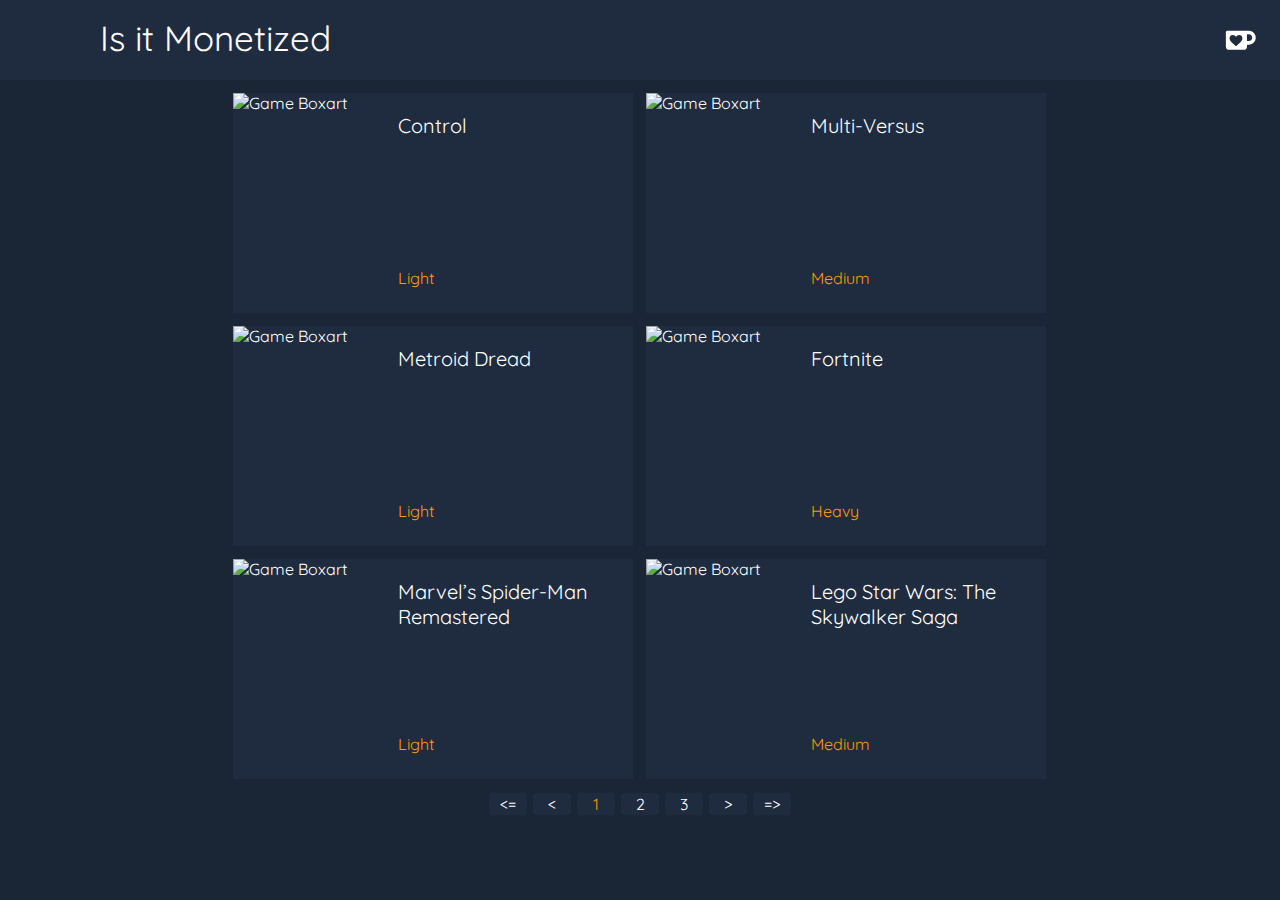
==== index.html @ 1fe98859 "Now using grid rather than flex for monetization cards" ====
<!DOCTYPE html>
<html lang="en">
	<head>
		<title id="title">Is it Monetized</title>
		
		<link rel="stylesheet" href="main.css">
		<link rel="stylesheet" href="index.css">
		<script type="text/javascript" src="index.js"></script>

		<link rel="preconnect" href="https://fonts.googleapis.com">
		<link rel="preconnect" href="https://fonts.gstatic.com" crossorigin>
		<link href="https://fonts.googleapis.com/css2?family=Quicksand&display=swap" rel="stylesheet">
	</head>
	<body onload="start()">
		<div id="header">
			<a href="/">Is it Monetized</a>
			<a href="https://ko-fi.com/keanine" target="_blank"><img class="headerButton" src="assets/svg/kofi_icon.svg" alt="Ko-fi"></img></a>
		</div>
		
		<div id="reviewList" class="noselect">
			<div class="reviewCard" onclick="goto('game.html', 'control')">
				<div class="reviewThumbnailPlaceholder"></div>
				<div class="reviewTitlePlaceholder"></div>
				<div class="reviewRatingPlaceholder"></div>
			</div>
			<div class="reviewCard" onclick="goto('game.html', 'control')">
				<div class="reviewThumbnailPlaceholder"></div>
				<div class="reviewTitlePlaceholder"></div>
				<div class="reviewRatingPlaceholder"></div>
			</div>
		</div>

		<div id="paginationBar" class="noselect">
			<div class="paginationButton paginationPrev" onclick="firstPage()">&lt;=</div>
			<div class="paginationButton paginationPrev" onclick="prevPage()">&lt;</div>
			<div id="paginationPages"></div>
			<div class="paginationButton paginationNext" onclick="nextPage()">&gt;</div>
			<div class="paginationButton paginationNext" onclick="lastPage()">=&gt;</div>
		</div>
	</body>
</html>
---- main.css ----
html
{
  color: white;
  font-family: 'Quicksand', sans-serif;
}

body
{
  background-color: #1a2536;
  margin: 0px;
  padding: 0px;
  min-width: 840px;
}

#header
{
  background-color: #1f2c40;
  height: 80px;
  width: auto;
  padding-left: 100px;
  padding-right: 20px;
  font-size: 35px;
  line-height: 76px;
}

.headerButton
{
  float:right;
  margin-top: 20px;
  margin-bottom: 20px;
  margin-left: 10px;
  height: 40px;
}

a
{
    font-style: normal;
    text-decoration: none;
    color: white;
}

.noselect {
  -webkit-touch-callout: none; /* iOS Safari */
    -webkit-user-select: none; /* Safari */
     -khtml-user-select: none; /* Konqueror HTML */
       -moz-user-select: none; /* Old versions of Firefox */
        -ms-user-select: none; /* Internet Explorer/Edge */
            user-select: none; /* Non-prefixed version, currently
                                  supported by Chrome, Edge, Opera and Firefox */
}
---- index.css ----
#reviewList
{
  /* background-color: red; */
  max-width: 840px;
  min-height: 100px;
  margin: auto;
}

.reviewCard
{
  background-color: #1f2c40;
  width: 400px;
  height: 220px;
  margin-left: 13px;
  margin-top: 13px;
  float: left;
}

.reviewCard:hover
{
  cursor: pointer;
}

.reviewThumbnail
{
  position: absolute;
  height: 220px;
  aspect-ratio: 600 / 900;
}

.reviewTitle
{
  position: absolute;
  margin-left: 165px;
  width: 220px;
  word-wrap: normal;

  font-size: 20px;
}

.reviewRating
{
  position: absolute;
  margin-left: 165px;
  margin-top: 175px;
  
  font-size: 16px;
  color: #FF9900;
}

#reviewListLoading
{
  text-align: center;
  margin: auto;
  margin-top: 20px;
  font-size: 24px;
}

.reviewThumbnailPlaceholder
{
  background-color: #1a2536;

  position: absolute;
  height: 210px;
  aspect-ratio: 600 / 900;
  margin: 5px;
}

.reviewTitlePlaceholder
{
  background-color: #1a2536;

  position: absolute;
  margin-top: 20px;
  margin-left: 165px;
  width: 215px;
  height: 25px;
  word-wrap: normal;

  border-radius: 100px;

  font-size: 20px;
}

.reviewRatingPlaceholder
{
  background-color: #1a2536;
  color: #FF9900;

  position: absolute;
  margin-left: 165px;
  margin-top: 175px;
  
  border-radius: 100px;
  
  width: 60px;
  height: 20px;
  font-size: 16px;
}

#paginationBar
{
  display: flex;
  justify-content: center;
  align-items: center;

  /* background-color: red; */
  height: 20px;
  
  clear: both;
  margin: auto;
  margin-top: 15px;
  padding-top: 15px;
}

.paginationPrev
{
  /* background-color: green; */

  float:left;
  text-align: center;
  
  width: 18px;
  padding-left: 10px;
  padding-right: 10px;
  margin-left: 6px;
}

#paginationPages
{
  /* background-color: blue; */

  float:left;
  text-align: center;
  margin-left: 3px;
  margin-right: 3px;
}

.paginationNext
{
  /* background-color: green; */

  float:left;
  text-align: center;
  
  width: 18px;
  padding-left: 10px;
  padding-right: 10px;
  margin-right: 6px;
}

.paginationPage
{
  float:left;
  text-align: center;
  padding-left: 10px;
  padding-right: 10px;
  margin-left: 3px;
  margin-right: 3px;

  min-width: 18px;
}

.paginationButton
{
  background-color: #1f2c40;
  border-radius: 4px;
  height: 22px;
  line-height: 22px;
}

.paginationButton:hover
{
  background-color: #2a3b53;
  /* color: #FF9900; */
  cursor: pointer;
}

.paginationCurrent
{
  color: #FF9900;
  /* font-weight: bold; */
}
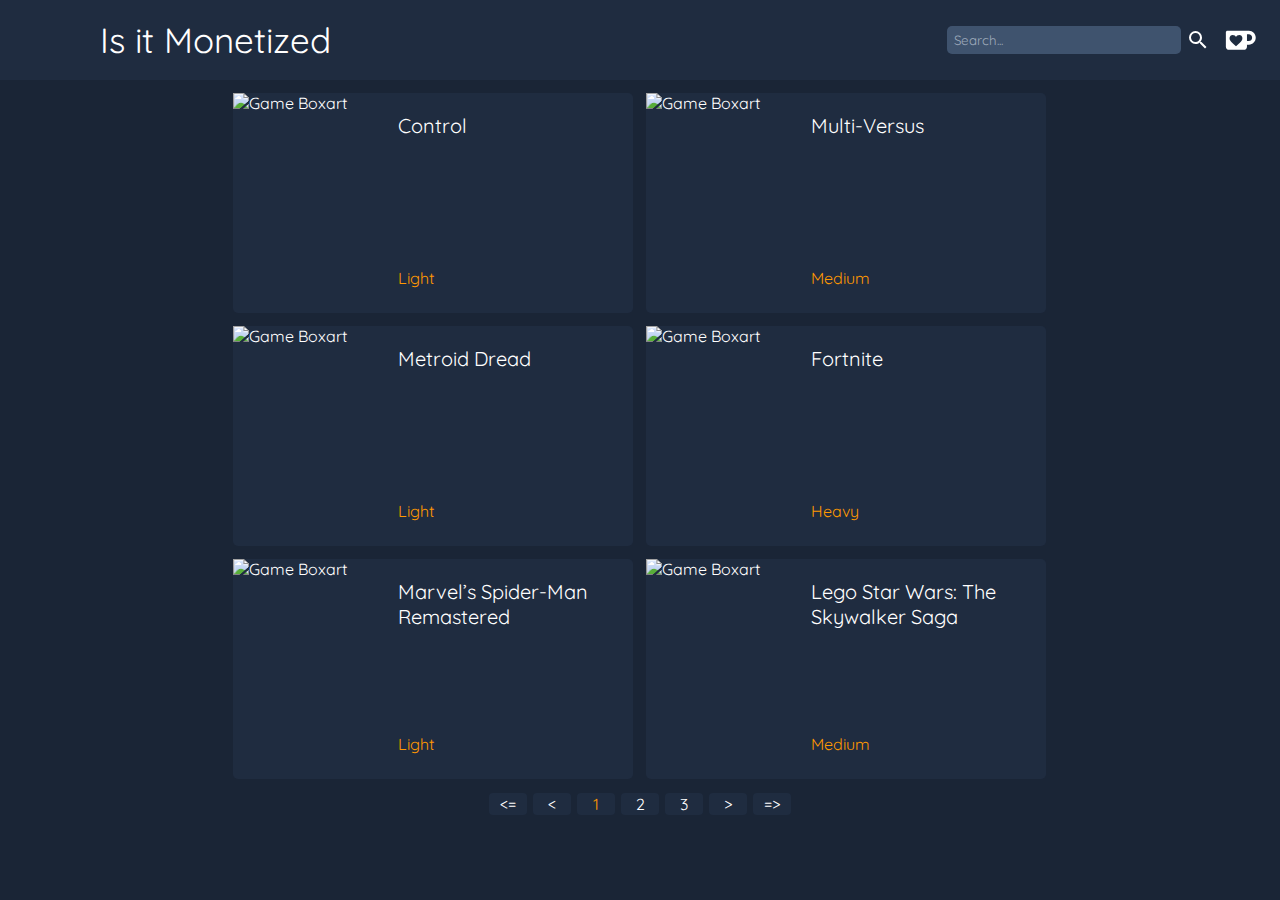
==== commit a533f3ba: "Added a search bar to the main page!" ====
--- a/index.html
+++ b/index.html
@@ -1,7 +1,7 @@
 <!DOCTYPE html>
 <html lang="en">
 	<head>
-		<title id="title">Is it Monetized</title>
+		<title>Is it Monetized</title>
 		
 		<link rel="stylesheet" href="main.css">
 		<link rel="stylesheet" href="index.css">
@@ -13,8 +13,13 @@
 	</head>
 	<body onload="start()">
 		<div id="header">
-			<a href="/">Is it Monetized</a>
+			<div id="title"><a href="/">Is it Monetized</a></div>
 			<a href="https://ko-fi.com/keanine" target="_blank"><img class="headerButton" src="assets/svg/kofi_icon.svg" alt="Ko-fi"></img></a>
+			<div id="searchBar">
+				<input type="text" id="searchInput" title="search" placeholder="Search..." name="search">
+				<!-- <div id="searchButton" class="noselect">Go</div> -->
+				<img onclick="searchUsingInputBar()" id="searchButton" class="headerButton searchButton" src="assets/svg/search.svg" alt="Ko-fi"></img>
+			</div>
 		</div>
 		
 		<div id="reviewList" class="noselect">
--- a/main.css
+++ b/main.css
@@ -47,4 +47,12 @@
         -ms-user-select: none; /* Internet Explorer/Edge */
             user-select: none; /* Non-prefixed version, currently
                                   supported by Chrome, Edge, Opera and Firefox */
+}
+
+#title
+{
+  float: left;
+  /* width: auto; */
+  height: 80px;
+  line-height: 80px;
 }--- a/index.css
+++ b/index.css
@@ -14,6 +14,7 @@
   margin-left: 13px;
   margin-top: 13px;
   float: left;
+  border-radius: 5px;
 }
 
 .reviewCard:hover
@@ -180,4 +181,42 @@
 {
   color: #FF9900;
   /* font-weight: bold; */
+}
+
+#searchBar
+{
+  /* background-color: grey; */
+
+  float:right;  
+  margin-left: 30px;
+  height: 80px;
+  display: flex;
+  align-items: center;
+}
+
+input
+{
+  background-color: #3f536e;
+  color: white;
+  
+  width: 220px;
+  height: 22px;
+  border-radius: 5px;
+  border-color: #00000000;
+  font-family: 'Quicksand', sans-serif;
+  padding-left: 5px;
+  padding-right: 5px;
+}
+
+input::placeholder {
+  /* color: white; */
+  color: #9eaabb;
+  font-family: 'Quicksand', sans-serif;
+  opacity: 1;
+}
+
+.searchButton
+{
+  height: 24px;
+  margin-left: 5px;
 }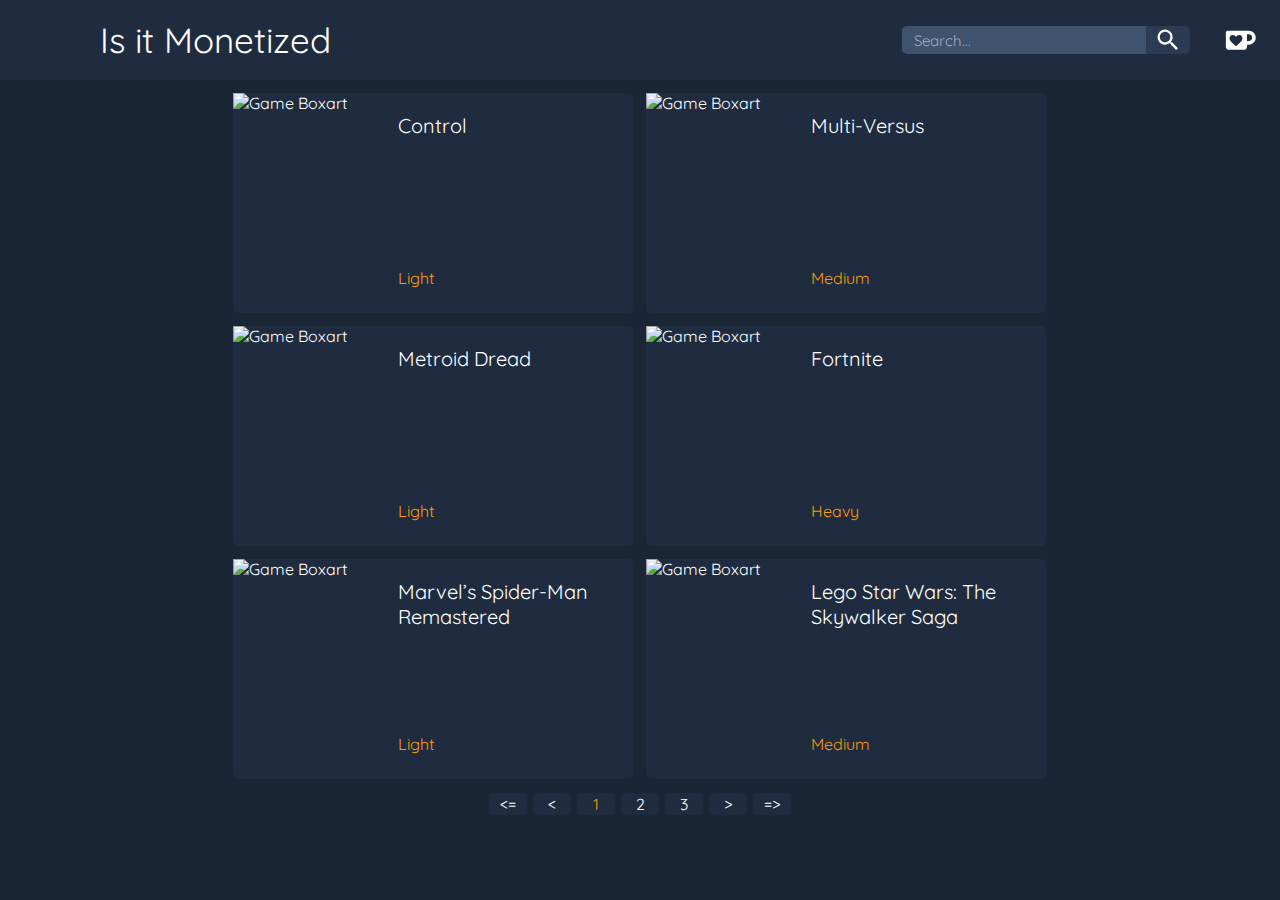
==== commit 5de81199: "Updated search bar design" ====
--- a/index.html
+++ b/index.html
@@ -14,21 +14,21 @@
 	<body onload="start()">
 		<div id="header">
 			<div id="title"><a href="/">Is it Monetized</a></div>
-			<a href="https://ko-fi.com/keanine" target="_blank"><img class="headerButton" src="assets/svg/kofi_icon.svg" alt="Ko-fi"></img></a>
+			<a draggable="false" href="https://ko-fi.com/keanine" target="_blank"><img draggable="false" class="headerButton" src="assets/svg/kofi_icon.svg" alt="Ko-fi"></img></a>
 			<div id="searchBar">
 				<input type="text" id="searchInput" title="search" placeholder="Search..." name="search">
 				<!-- <div id="searchButton" class="noselect">Go</div> -->
-				<img onclick="searchUsingInputBar()" id="searchButton" class="headerButton searchButton" src="assets/svg/search.svg" alt="Ko-fi"></img>
+				<img draggable="false" onclick="searchUsingInputBar()" id="searchButton" class="headerButton searchButton" src="assets/svg/search.svg" alt="Search"></img>
 			</div>
 		</div>
 		
 		<div id="reviewList" class="noselect">
-			<div class="reviewCard" onclick="goto('game.html', 'control')">
+			<div class="reviewCardPlaceholder">
 				<div class="reviewThumbnailPlaceholder"></div>
 				<div class="reviewTitlePlaceholder"></div>
 				<div class="reviewRatingPlaceholder"></div>
 			</div>
-			<div class="reviewCard" onclick="goto('game.html', 'control')">
+			<div class="reviewCardPlaceholder">
 				<div class="reviewThumbnailPlaceholder"></div>
 				<div class="reviewTitlePlaceholder"></div>
 				<div class="reviewRatingPlaceholder"></div>
--- a/index.css
+++ b/index.css
@@ -57,6 +57,17 @@
   font-size: 24px;
 }
 
+.reviewCardPlaceholder
+{
+  background-color: #1f2c40;
+  width: 400px;
+  height: 220px;
+  margin-left: 13px;
+  margin-top: 13px;
+  float: left;
+  border-radius: 5px;
+}
+
 .reviewThumbnailPlaceholder
 {
   background-color: #1a2536;
@@ -194,21 +205,23 @@
   align-items: center;
 }
 
-input
+#searchInput
 {
   background-color: #3f536e;
   color: white;
+  font-family: 'Quicksand', sans-serif;
+  font-size: 15px;
   
   width: 220px;
   height: 22px;
-  border-radius: 5px;
+  padding-left: 10px;
+  padding-right: 10px;
+  
+  border-radius: 5px 0px 0px 5px;
   border-color: #00000000;
-  font-family: 'Quicksand', sans-serif;
-  padding-left: 5px;
-  padding-right: 5px;
-}
-
-input::placeholder {
+}
+
+#searchInput::placeholder {
   /* color: white; */
   color: #9eaabb;
   font-family: 'Quicksand', sans-serif;
@@ -217,6 +230,14 @@
 
 .searchButton
 {
-  height: 24px;
-  margin-left: 5px;
+  background-color: #2a3b53;
+  cursor: pointer;
+
+  height: 28px;
+  margin-left: 0px;
+  margin-right: 20px;
+  padding-left: 8px;
+  padding-right: 8px;
+  
+  border-radius: 0px 5px 5px 0px;
 }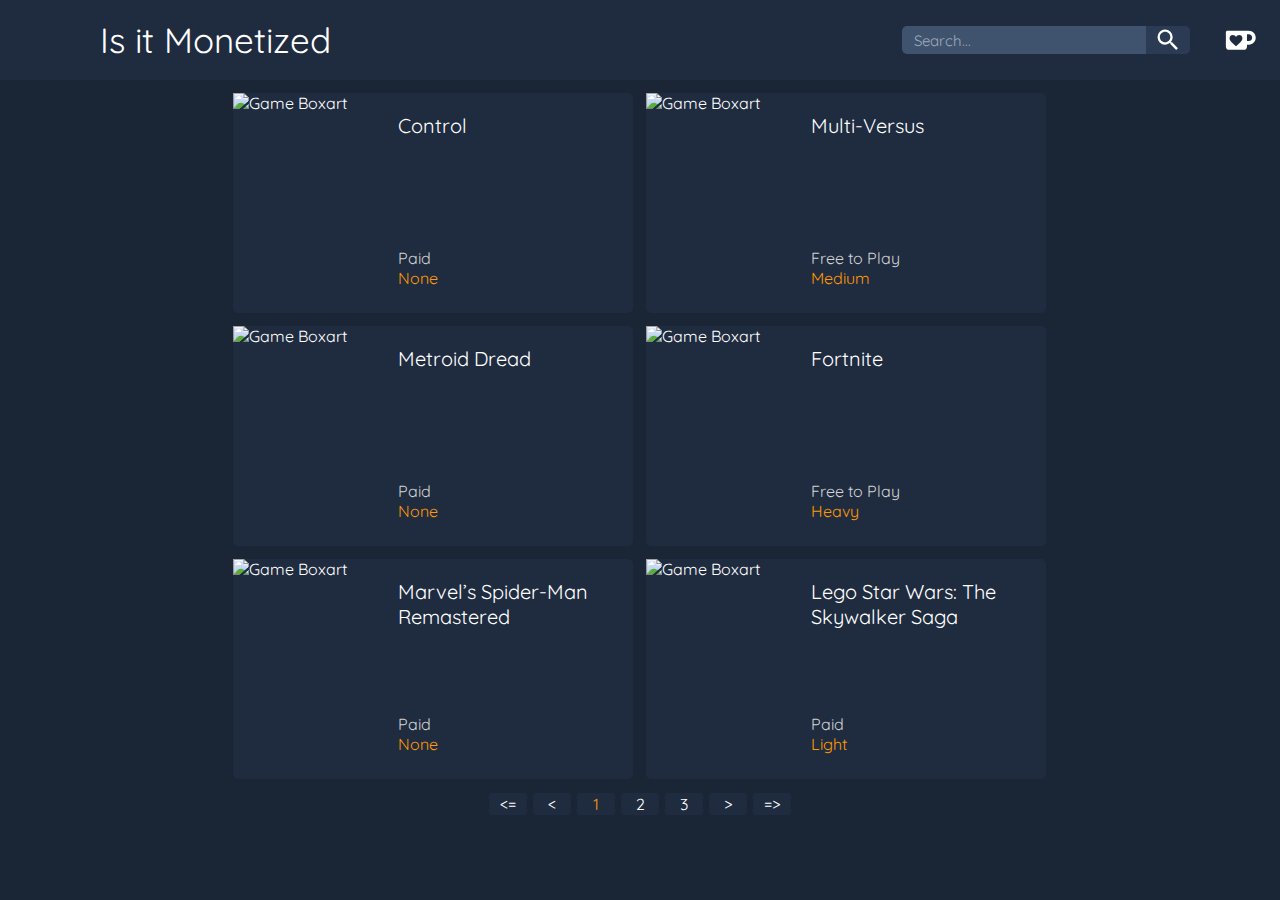
==== commit abf535f1: "Added sale type to index" ====
--- a/index.html
+++ b/index.html
@@ -27,11 +27,13 @@
 				<div class="reviewThumbnailPlaceholder"></div>
 				<div class="reviewTitlePlaceholder"></div>
 				<div class="reviewRatingPlaceholder"></div>
+				<div class="reviewRatingPlaceholder2"></div>
 			</div>
 			<div class="reviewCardPlaceholder">
 				<div class="reviewThumbnailPlaceholder"></div>
 				<div class="reviewTitlePlaceholder"></div>
 				<div class="reviewRatingPlaceholder"></div>
+				<div class="reviewRatingPlaceholder2"></div>
 			</div>
 		</div>
 
--- a/index.css
+++ b/index.css
@@ -49,6 +49,16 @@
   color: #FF9900;
 }
 
+.reviewSaleType
+{
+  position: absolute;
+  margin-left: 165px;
+  margin-top: 155px;
+  
+  font-size: 16px;
+  color: #d3d3d3;
+}
+
 #reviewListLoading
 {
   text-align: center;
@@ -110,6 +120,22 @@
   font-size: 16px;
 }
 
+.reviewRatingPlaceholder2
+{
+  background-color: #1a2536;
+  color: #FF9900;
+
+  position: absolute;
+  margin-left: 165px;
+  margin-top: 150px;
+  
+  border-radius: 100px;
+  
+  width: 100px;
+  height: 20px;
+  font-size: 16px;
+}
+
 #paginationBar
 {
   display: flex;
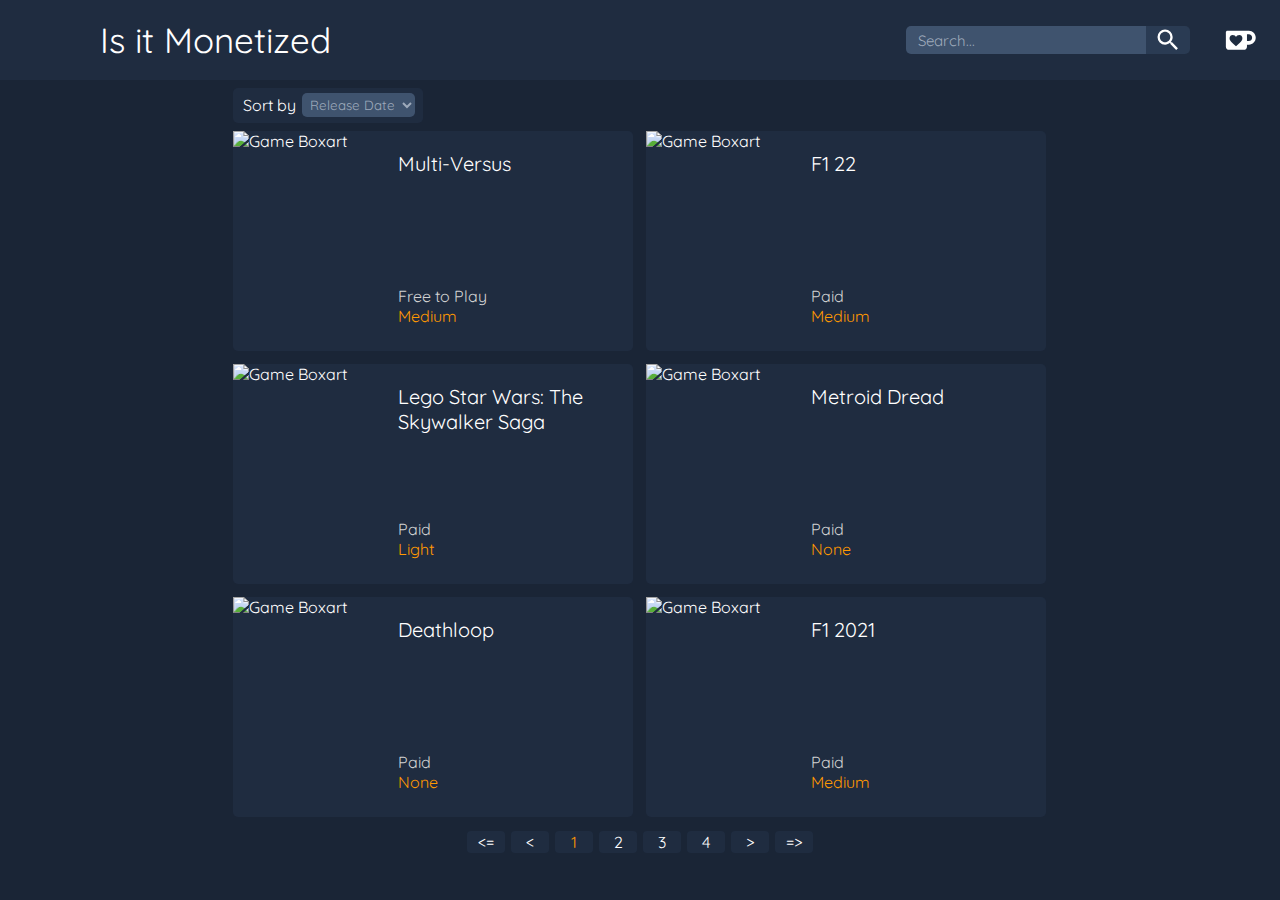
==== commit 99a6ed4c: "Added sort, updated URL param functions" ====
--- a/index.html
+++ b/index.html
@@ -3,9 +3,9 @@
 	<head>
 		<title>Is it Monetized</title>
 		
-		<link rel="stylesheet" href="main.css">
-		<link rel="stylesheet" href="index.css">
-		<script type="text/javascript" src="index.js"></script>
+		<link rel="stylesheet" href="styles/main.css">
+		<link rel="stylesheet" href="styles/index.css">
+		<script type="text/javascript" src="scripts/index.js"></script>
 
 		<link rel="preconnect" href="https://fonts.googleapis.com">
 		<link rel="preconnect" href="https://fonts.gstatic.com" crossorigin>
@@ -17,8 +17,17 @@
 			<a draggable="false" href="https://ko-fi.com/keanine" target="_blank"><img draggable="false" class="headerButton" src="assets/svg/kofi_icon.svg" alt="Ko-fi"></img></a>
 			<div id="searchBar">
 				<input type="text" id="searchInput" title="search" placeholder="Search..." name="search">
-				<!-- <div id="searchButton" class="noselect">Go</div> -->
 				<img draggable="false" onclick="searchUsingInputBar()" id="searchButton" class="headerButton searchButton" src="assets/svg/search.svg" alt="Search"></img>
+			</div>
+		</div>
+
+		<div id="sortByBar">
+			<div id="sortByContainer">
+				Sort by
+				<select name="sortBy" id="sortByDropdown" onchange="sortList(false)">
+					<option class="sortByOption" value="releaseDate">Release Date</option>
+					<option class="sortByOption" value="alphabetical">A - Z</option>
+			  	</select>
 			</div>
 		</div>
 		
--- a/styles/main.css
+++ b/styles/main.css
@@ -0,0 +1,107 @@
+html
+{
+  color: white;
+  font-family: 'Quicksand', sans-serif;
+}
+
+body
+{
+  background-color: #1a2536;
+  margin: 0px;
+  padding: 0px;
+  min-width: 840px;
+}
+
+#header
+{
+  background-color: #1f2c40;
+  height: 80px;
+  width: auto;
+  padding-left: 100px;
+  padding-right: 20px;
+  font-size: 35px;
+  line-height: 76px;
+}
+
+.headerButton
+{
+  float:right;
+  margin-top: 20px;
+  margin-bottom: 20px;
+  margin-left: 10px;
+  height: 40px;
+}
+
+a
+{
+    font-style: normal;
+    text-decoration: none;
+    color: white;
+}
+
+.noselect {
+  -webkit-touch-callout: none; /* iOS Safari */
+    -webkit-user-select: none; /* Safari */
+     -khtml-user-select: none; /* Konqueror HTML */
+       -moz-user-select: none; /* Old versions of Firefox */
+        -ms-user-select: none; /* Internet Explorer/Edge */
+            user-select: none; /* Non-prefixed version, currently
+                                  supported by Chrome, Edge, Opera and Firefox */
+}
+
+#title
+{
+  float: left;
+  /* width: auto; */
+  height: 80px;
+  line-height: 80px;
+}
+
+#searchBar
+{
+  /* background-color: grey; */
+
+  float:right;  
+  margin-left: 30px;
+  height: 80px;
+  display: flex;
+  align-items: center;
+}
+
+#searchInput
+{
+  background-color: #3f536e;
+  color: white;
+  font-family: 'Quicksand', sans-serif;
+  font-size: 15px;
+  
+  width: 220px;
+  height: 26px;
+  padding-left: 10px;
+  padding-right: 10px;
+  
+  border: 0;
+  border-radius: 5px 0px 0px 5px;
+  border-color: #00000000;
+}
+
+#searchInput::placeholder {
+  /* color: white; */
+  color: #9eaabb;
+  font-family: 'Quicksand', sans-serif;
+  opacity: 1;
+}
+
+.searchButton
+{
+  background-color: #2a3b53;
+  cursor: pointer;
+
+  height: 28px;
+  margin-left: 0px;
+  margin-right: 20px;
+  padding-left: 8px;
+  padding-right: 8px;
+  
+  border-radius: 0px 5px 5px 0px;
+}--- a/styles/index.css
+++ b/styles/index.css
@@ -0,0 +1,292 @@
+#reviewList
+{
+  /* background-color: red; */
+  max-width: 840px;
+  min-height: 100px;
+  margin: auto;
+}
+
+.reviewCard
+{
+  background-color: #1f2c40;
+  width: 400px;
+  height: 220px;
+  margin-left: 13px;
+  margin-top: 13px;
+  float: left;
+  border-radius: 5px;
+}
+
+.reviewCard:hover
+{
+  cursor: pointer;
+}
+
+.reviewThumbnail
+{
+  position: absolute;
+  height: 220px;
+  aspect-ratio: 600 / 900;
+}
+
+.reviewTitle
+{
+  position: absolute;
+  margin-left: 165px;
+  width: 220px;
+  word-wrap: normal;
+
+  font-size: 20px;
+}
+
+.reviewRating
+{
+  position: absolute;
+  margin-left: 165px;
+  margin-top: 175px;
+  
+  font-size: 16px;
+  color: #FF9900;
+}
+
+.reviewSaleType
+{
+  position: absolute;
+  margin-left: 165px;
+  margin-top: 155px;
+  
+  font-size: 16px;
+  color: #d3d3d3;
+}
+
+#reviewListLoading
+{
+  text-align: center;
+  margin: auto;
+  margin-top: 20px;
+  font-size: 24px;
+}
+
+.reviewCardPlaceholder
+{
+  background-color: #1f2c40;
+  width: 400px;
+  height: 220px;
+  margin-left: 13px;
+  margin-top: 13px;
+  float: left;
+  border-radius: 5px;
+}
+
+.reviewThumbnailPlaceholder
+{
+  background-color: #1a2536;
+
+  position: absolute;
+  height: 210px;
+  aspect-ratio: 600 / 900;
+  margin: 5px;
+}
+
+.reviewTitlePlaceholder
+{
+  background-color: #1a2536;
+
+  position: absolute;
+  margin-top: 20px;
+  margin-left: 165px;
+  width: 215px;
+  height: 25px;
+  word-wrap: normal;
+
+  border-radius: 100px;
+
+  font-size: 20px;
+}
+
+.reviewRatingPlaceholder
+{
+  background-color: #1a2536;
+  color: #FF9900;
+
+  position: absolute;
+  margin-left: 165px;
+  margin-top: 175px;
+  
+  border-radius: 100px;
+  
+  width: 60px;
+  height: 20px;
+  font-size: 16px;
+}
+
+.reviewRatingPlaceholder2
+{
+  background-color: #1a2536;
+  color: #FF9900;
+
+  position: absolute;
+  margin-left: 165px;
+  margin-top: 150px;
+  
+  border-radius: 100px;
+  
+  width: 100px;
+  height: 20px;
+  font-size: 16px;
+}
+
+#paginationBar
+{
+  display: flex;
+  justify-content: center;
+  align-items: center;
+
+  /* background-color: red; */
+  height: 20px;
+  
+  clear: both;
+  margin: auto;
+  margin-top: 15px;
+  padding-top: 15px;
+}
+
+.paginationPrev
+{
+  /* background-color: green; */
+
+  float:left;
+  text-align: center;
+  
+  width: 18px;
+  padding-left: 10px;
+  padding-right: 10px;
+  margin-left: 6px;
+}
+
+#paginationPages
+{
+  /* background-color: blue; */
+
+  float:left;
+  text-align: center;
+  margin-left: 3px;
+  margin-right: 3px;
+}
+
+.paginationNext
+{
+  /* background-color: green; */
+
+  float:left;
+  text-align: center;
+  
+  width: 18px;
+  padding-left: 10px;
+  padding-right: 10px;
+  margin-right: 6px;
+}
+
+.paginationPage
+{
+  float:left;
+  text-align: center;
+  padding-left: 10px;
+  padding-right: 10px;
+  margin-left: 3px;
+  margin-right: 3px;
+
+  min-width: 18px;
+}
+
+.paginationButton
+{
+  background-color: #1f2c40;
+  border-radius: 4px;
+  height: 22px;
+  line-height: 22px;
+}
+
+.paginationButton:hover
+{
+  background-color: #2a3b53;
+  /* color: #FF9900; */
+  cursor: pointer;
+}
+
+.paginationCurrent
+{
+  color: #FF9900;
+  /* font-weight: bold; */
+}
+
+#sortByBar
+{
+  /* background-color: #2a3b53; */
+
+  max-width: 840px;
+  margin: auto;
+  margin-top: 8px;
+  margin-bottom: 0px;
+  
+  height: 30px;
+}
+
+#sortByContainer
+{
+  background-color: #1f2c40;
+  width: 180px;
+  padding-left: 10px;
+  margin-left: 13px;
+  border-radius: 5px;
+
+  height: 35px;
+  line-height: 35px;
+}
+
+#sortByDropdown
+{
+  font-family: 'Quicksand', sans-serif;
+  background-color: #3f536e;
+  color: #9eaabb;
+  border: 0;
+
+  margin-top: -4px;
+  margin-left: 2px;
+  border-radius: 5px;
+  padding-left: 4px;
+  padding-right: 4px;
+  height: 24px;
+  vertical-align: middle;
+}
+
+.sortByOption
+{
+  border: 0;
+}
+
+/* .sortByOption
+{
+  background-color: red;
+}
+
+.sortByOption:checked
+{
+  background-color: blue;
+}
+
+.sortByOption:hover {
+  background: yellow;
+}
+
+.sortByOption:focus {
+  background-color: purple;
+}
+
+.sortByOption:active {
+  background-color: green;
+}
+
+select.sortByDropdown option:hover {
+  box-shadow: 0 0 10px 100px #1882A8 inset;
+} */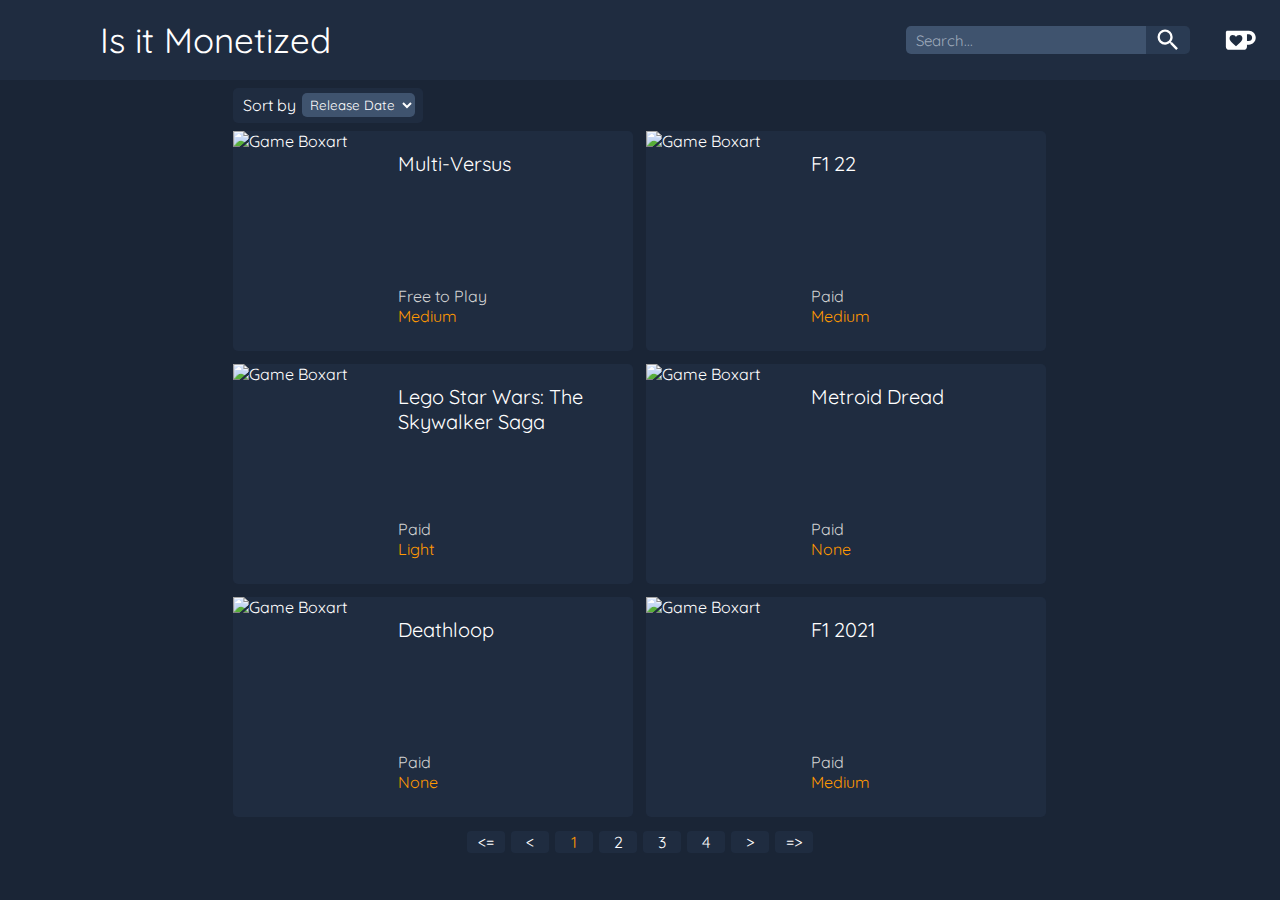
==== commit b7a6b525: "JavaScript rewritten and cleaned up" ====
--- a/index.html
+++ b/index.html
@@ -11,21 +11,21 @@
 		<link rel="preconnect" href="https://fonts.gstatic.com" crossorigin>
 		<link href="https://fonts.googleapis.com/css2?family=Quicksand&display=swap" rel="stylesheet">
 	</head>
-	<body onload="start()">
+	<body onload="onLoad()">
 		<div id="header">
 			<div id="title"><a href="/">Is it Monetized</a></div>
 			<a draggable="false" href="https://ko-fi.com/keanine" target="_blank"><img draggable="false" class="headerButton" src="assets/svg/kofi_icon.svg" alt="Ko-fi"></img></a>
 			<div id="searchBar">
 				<input type="text" id="searchInput" title="search" placeholder="Search..." name="search">
-				<img draggable="false" onclick="searchUsingInputBar()" id="searchButton" class="headerButton searchButton" src="assets/svg/search.svg" alt="Search"></img>
+				<img draggable="false" onclick="searchEvent()" id="searchButton" class="headerButton searchButton" src="assets/svg/search.svg" alt="Search"></img>
 			</div>
 		</div>
 
 		<div id="sortByBar">
 			<div id="sortByContainer">
 				Sort by
-				<select name="sortBy" id="sortByDropdown" onchange="sortList(false)">
-					<option class="sortByOption" value="releaseDate">Release Date</option>
+				<select name="sortBy" id="sortByDropdown" onchange="sortDatabaseEvent()">
+					<option class="sortByOption" value="release_date">Release Date</option>
 					<option class="sortByOption" value="alphabetical">A - Z</option>
 			  	</select>
 			</div>
@@ -47,11 +47,11 @@
 		</div>
 
 		<div id="paginationBar" class="noselect">
-			<div class="paginationButton paginationPrev" onclick="firstPage()">&lt;=</div>
-			<div class="paginationButton paginationPrev" onclick="prevPage()">&lt;</div>
+			<div class="paginationButton paginationPrev" onclick="firstGamePage()">&lt;=</div>
+			<div class="paginationButton paginationPrev" onclick="prevGamePage()">&lt;</div>
 			<div id="paginationPages"></div>
-			<div class="paginationButton paginationNext" onclick="nextPage()">&gt;</div>
-			<div class="paginationButton paginationNext" onclick="lastPage()">=&gt;</div>
+			<div class="paginationButton paginationNext" onclick="nextGamePage()">&gt;</div>
+			<div class="paginationButton paginationNext" onclick="lastGamePage()">=&gt;</div>
 		</div>
 	</body>
 </html>--- a/styles/index.css
+++ b/styles/index.css
@@ -248,7 +248,8 @@
 {
   font-family: 'Quicksand', sans-serif;
   background-color: #3f536e;
-  color: #9eaabb;
+  /* color: #9eaabb; */
+  color: white;
   border: 0;
 
   margin-top: -4px;
